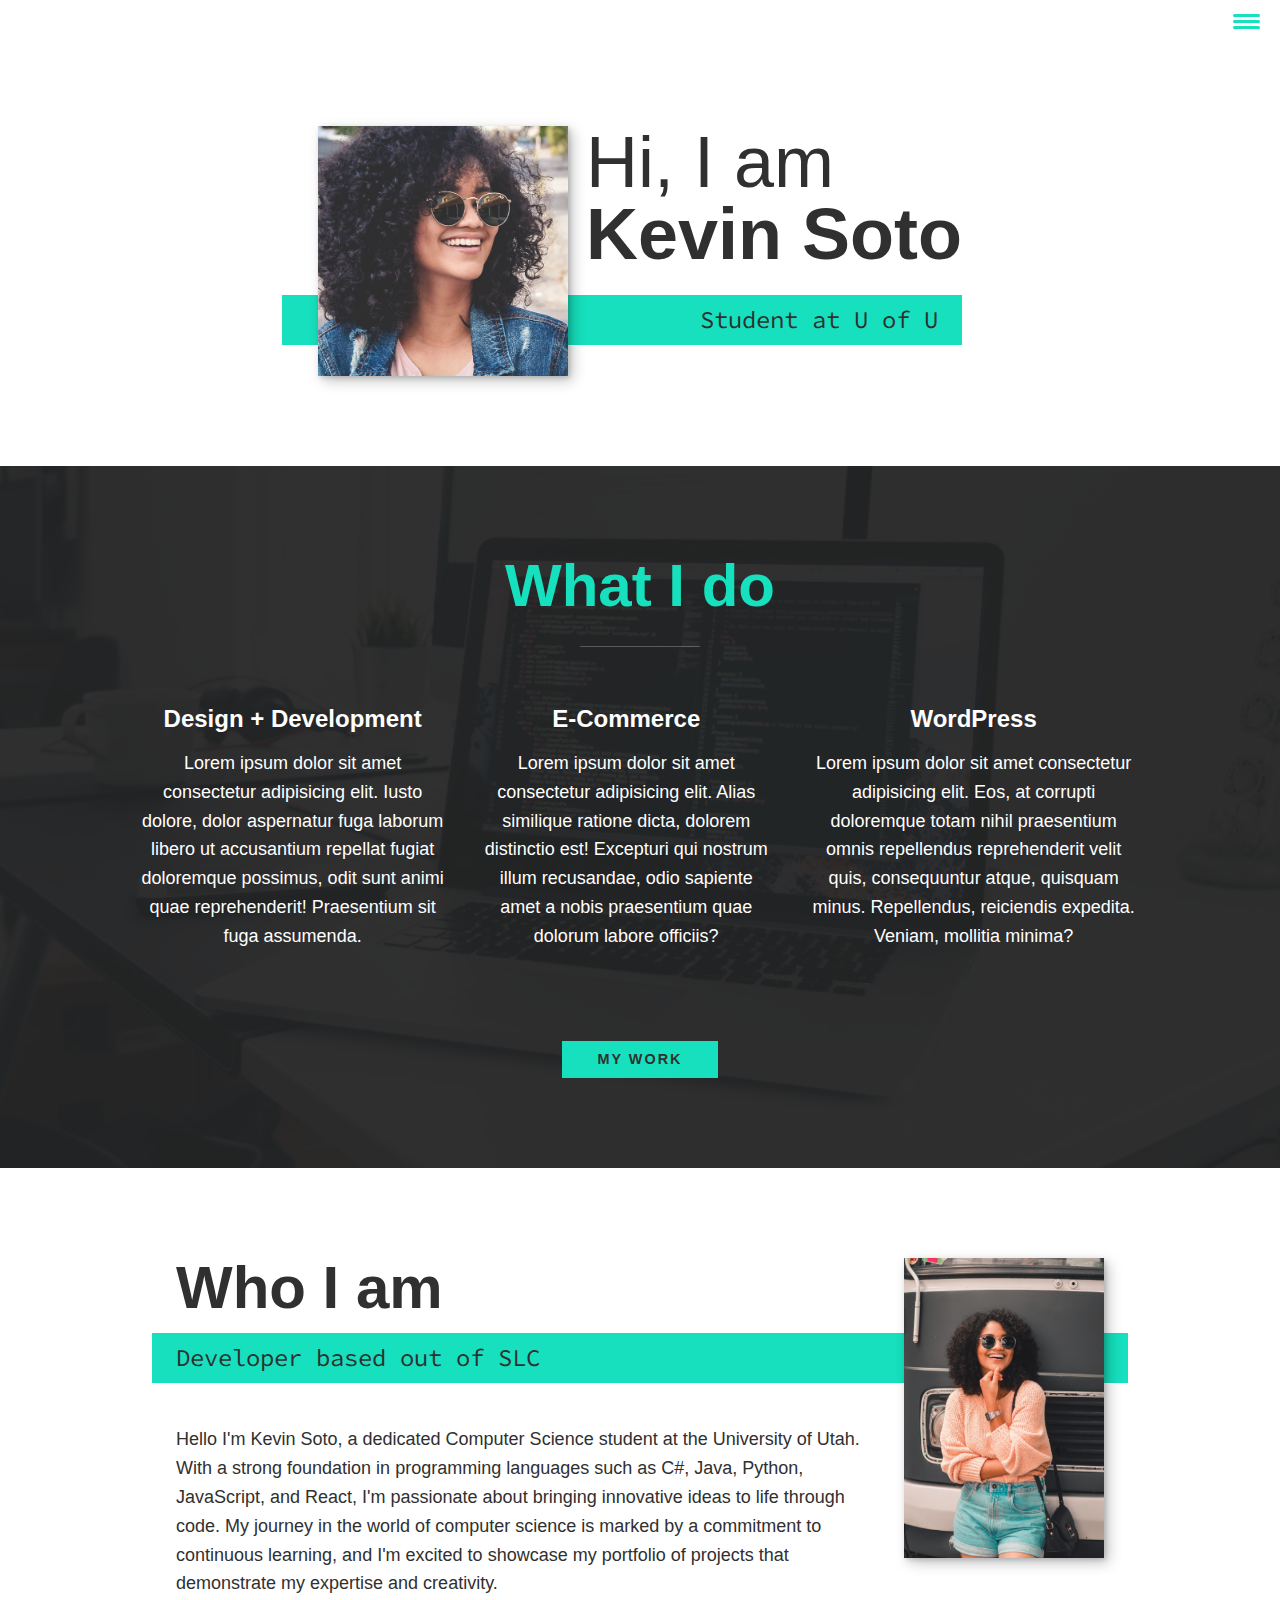
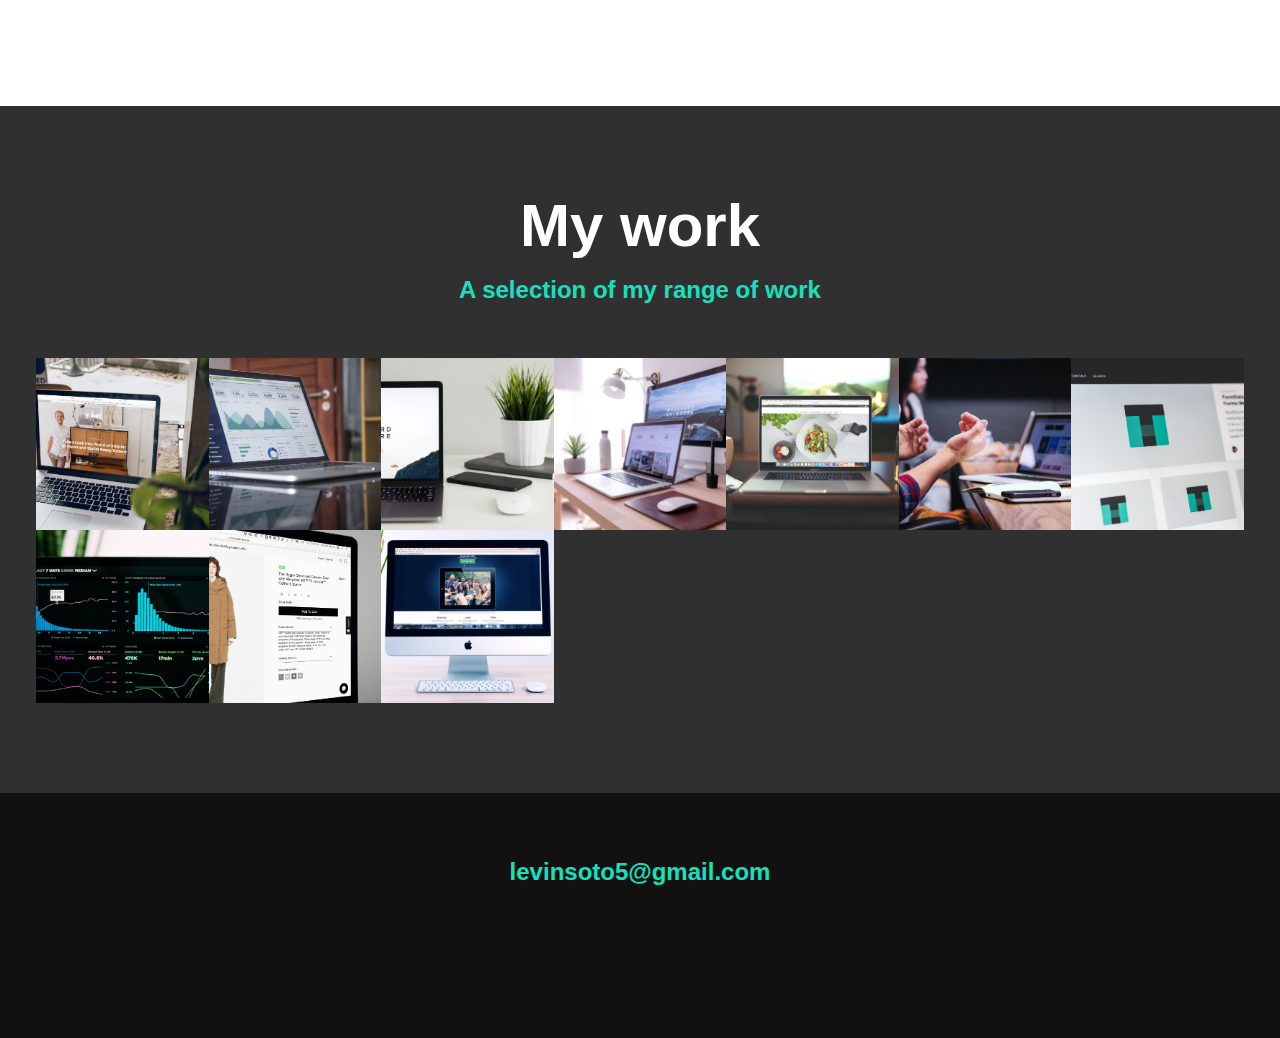
==== index.html @ e32a97c7 "Added page for AnimalCrossing game, and removed unused buttons" ====
<!DOCTYPE html>
<html lang="en">
    <head>
        <meta charset="UTF-8">
        <meta name="viewport" content="width=device-width, initial-scale=1.0">
        <title>Kevin Soto Portfolio Website</title>
        <link rel="stylesheet" 
        href="https://cdnjs.cloudflare.com/ajax/libs/normalize/7.0.0/normalize.min.css">
        <link rel="stylesheet" 
        href="https://cdnjs.cloudflare.com/ajax/libs/font-awesome/5.11.2/css/all.css"
        integrity="sha256-46qynGAkLSFpVbEBog43gvNhfrOj+BmwXdxFgVK/Kvc=" crossorigin="anonymous" />  
        <script src="https://kit.fontawesome.com/8601889cee.js" crossorigin="anonymous"></script>

        <!-- Update these with my own fonts -->
        <link href="https://fonts.googleapis.com/css?family=Source+Code+Pro:400,900|Source+Sans
        +Pro:300,900&display=swap" rel="stylesheet">
        

        <link rel="stylesheet" href="style.css">
        

    </head>
    <body>
        <header>
            <div class="logo">
                <img src="" alt="">
            </div>
            <button class="nav-toggle" aria-label="toggle navigation">
                <span class="hamburger"></span>
            </button>
            <nav class="nav">
                <ul class="nav__list">
                    <li class="nav__item"><a href="#home" class="nav__link">Home</a></li>
                    <li class="nav__item"><a href="#services" class="nav__link">My Services</a></li>
                    <li class="nav__item"><a href="#about" class="nav__link">About Me</a></li>
                    <li class="nav__item"><a href="#work" class="nav__link">My Work</a></li>
                </ul>
            </nav>
        </header>

        <!-- Introduction -->
        <section class="intro" id="home">
            <h1 class="section__title section__title--intro">
                Hi, I am <strong>Kevin Soto</strong> 
            </h1>
            <p class="section__subtitle section__subtitle--intro">Student at U of U</p>
            <img src="websitePhotos/devjane.png" alt="a picture of Kevin Soto smiling" class="intro__img">
        </section>

        <!-- My Services -->
        <section class="my-services" id="services">
            <h2 class="section__title section__title--services">What I do</h2>
            <div class="services">
                <div class="service">
                    <h3>Design + Development</h3>
                    <p>Lorem ipsum dolor sit amet consectetur adipisicing elit. Iusto dolore, dolor aspernatur 
                        fuga laborum libero ut accusantium repellat fugiat doloremque possimus, odit
                         sunt animi quae reprehenderit! Praesentium sit fuga assumenda.</p>
                </div> <!-- / service -->


                <div class="service">
                    <h3>E-Commerce</h3>
                    <p>Lorem ipsum dolor sit amet consectetur adipisicing elit. 
                        Alias similique ratione dicta, dolorem distinctio est! Excepturi qui nostrum
                        illum recusandae, odio sapiente amet a nobis praesentium quae dolorum labore officiis?</p>
                </div> <!-- / service -->


                <div class="service">
                    <h3>WordPress</h3>
                    <p>Lorem ipsum dolor sit amet consectetur adipisicing elit.
                        Eos, at corrupti doloremque totam nihil praesentium omnis repellendus reprehenderit velit quis, 
                        consequuntur atque, quisquam minus. Repellendus, reiciendis expedita. Veniam, mollitia minima?</p>
                </div> <!-- / service -->
            </div> <!-- / services -->

            <a href="#work" class="btn">My Work</a>
        </section>


        <!-- About Me -->
        <section class="about-me" id="about">
            <h2 class="section__title section__title--about">Who I am</h2>
            <p class="section__subtitle section__subtitle--about">Developer based out of SLC</p>
            <div class="about-me__body">
                <p>Hello I'm Kevin Soto, a dedicated Computer Science student at the University of Utah.
                With a strong foundation in programming languages such as C#, Java, Python, JavaScript, 
                and React, I'm passionate about bringing innovative ideas to life through code. 
                My journey in the world of computer science is marked by a commitment to continuous 
                learning, and I'm excited to showcase my portfolio of projects that demonstrate
                my expertise and creativity.</p>
            </div>
            <img src="websitePhotos/devjane02.png" alt="Kevin leaning against the wall" class="about-me__img">
        </section>

        <!-- My Work -->
        <section class ="my-work" id="work">
            <h2 class="section__title section__title--work">My work</h2>
            <p class="section__subtitle section__subtitle--work">A selection of my range of work</p>

            <div class="portfolio">
                <!-- Porfolio Item 01 -->
                <a href="portfolio-item.html" class="portfolio__item">
                    <img src="websitePhotos/portfolio01.png" alt="" class="portfolio__img">
                </a>


                 <!-- Porfolio Item 02 -->
                 <a href="AnimalCrossing.html" class="portfolio__item">
                    <img src="websitePhotos/portfolio02.png" alt="" class="portfolio__img">
                </a>



                 <!-- Porfolio Item 03 -->
                 <a href="#" class="portfolio__item">
                    <img src="websitePhotos/portfolio03.png" alt="" class="portfolio__img">
                </a>



                 <!-- Porfolio Item 04 -->
                 <a href="#" class="portfolio__item">
                    <img src="websitePhotos/portfolio04.png" alt="" class="portfolio__img">
                </a>



                 <!-- Porfolio Item 05 -->
                 <a href="#" class="portfolio__item">
                    <img src="websitePhotos/portfolio05.png" alt="" class="portfolio__img">
                </a>


                 <!-- Porfolio Item 06 -->
                 <a href="#" class="portfolio__item">
                    <img src="websitePhotos/portfolio06.png" alt="" class="portfolio__img">
                </a>


                 <!-- Porfolio Item 07 -->
                 <a href="#" class="portfolio__item">
                    <img src="websitePhotos/portfolio07.png" alt="" class="portfolio__img">
                </a>


                 <!-- Porfolio Item 08 -->
                 <a href="#" class="portfolio__item">
                    <img src="websitePhotos/portfolio08.png" alt="" class="portfolio__img">
                </a>


                 <!-- Porfolio Item 09 -->
                 <a href="#" class="portfolio__item">
                    <img src="websitePhotos/portfolio09.png" alt="" class="portfolio__img">
                </a>


                 <!-- Porfolio Item 0 0 -->
                 <a href="#" class="portfolio__item">
                    <img src="websitePhotos/portfolio10.png" alt="" class="portfolio__img">
                </a> 
            </div>
        </section>



        <!-- Footer -->
        <footer class="footer">
            <!-- Replace with my email address -->
            <a href="mailto:levinsoto5@gmail.com" class="footer__link">levinsoto5@gmail.com</a>
            <ul class="social-list">

                <li class="social-list__item">
                    <a class="social-list__link" href="https://www.linkedin.com/in/kevin-soto-miranda-939a9024b">
                        <i class="fa-brands fa-linkedin"></i>
                    </a>
                </li>

                <li class="social-list__item">
                    <a class="social-list__link" href="https://github.com/KevinSotoMiranda">
                        <i class="fa-brands fa-github"></i>
                    </a>
                </li>
            </ul>
        </footer>



        <script src="index.js"></script>







    </body>
</html>
---- style.css ----
*,
*::before,
*::after {
    box-sizing: border-box;
}

/* Custom properties, update these for my own design */

:root {
    --ff-primary: 'Source Sans Pro', sans-serif;
    --ff-secondary: 'Source Code Pro', monospace;

    --fw-reg: 300;
    --fw-bold: 900;

    --clr-light: #fff;
    --clr-dark: #303030;
    --clr-accent: #16e0bd;

    --fs-h1: 3rem;
    --fs-h2: 2.25rem;
    --fs-h3: 1.25rem;
    --fs-body: 1rem;

    --bs: 0.25em 0.25em 0.75em rgba(0,0,0, 0.25),
            0.125em 0.125em 0.25em rgba(0,0,0, 0.15);
}

@media (min-width: 800px) {
    :root {
        --fs-h1: 4.5rem;
        --fs-h2: 3.75rem;
        --fs-h3: 1.5rem;
        --fs-body: 1.125rem;
    }
}

/* General styles */


html {
    scroll-behavior: smooth;
}



body {
    background: var(--clr-light);
    color: var(--clr-dark);
    margin: 0;
    font-family: var(--ff-primary);
    font-size: var(--fs-body);
    line-height: 1.6;
}


section { 
    padding: 5em 2em;
}

img {
    display: block;
    max-width: 100%;
}

strong { font-weight: var(--fw-bold) }

:focus {
    outline: 3px solid var(--clr-accent);
    outline-offset: 3px;

}

/* Buttons */

.btn {
    display: inline-block;
    padding: .5em 2.5em;
    background: var(--clr-accent);
    color: var(--clr-dark);
    text-decoration: none;
    cursor: pointer;
    font-size: .8em;
    text-transform: uppercase;
    letter-spacing: 2px;
    font-weight: var(--fw-bold);
    transition: transform 200ms ease-in-out;
}

.btn:hover {
    transform: scale(1.1);
}

/* Typography */

h1,
h2,
h3 {
    line-height: 1;
    margin: 0;
}


h1 { font-size: var(--fs-h1)}
h2 { font-size: var(--fs-h2)}
h3 { font-size: var(--fs-h3)}


.section__title {
    margin-bottom: 0.25em;
    /* change this depending on photos
    margin: -.25em;
    margin: .25em; */
    
}

.section__title--intro {
    font-weight: var(--fw-reg);
}

.section__title--intro strong { 
    display: block;
}


.section__subtitle {
    margin: 0;
    font-size: var(--fs-h3);
}



.section__subtitle--intro, 
.section__subtitle--about {
    background: var(--clr-accent);
    padding: .25em 1em;
    font-family: var(--ff-secondary);
    margin-bottom: 1em;

}


.section__subtitle--work {
    color: var(--clr-accent);
    font-weight: var(--fw-bold);
    margin-bottom: 2em;
    
}


/* Header */

header {
    display: flex;
    justify-content: space-between;
    padding: 1em;
}

.logo {
    max-width: 100px;
}

.nav {
    position: fixed;
    background: var(--clr-dark);
    color: var(--clr-light);
    top: 0;
    bottom: 0;
    left: 0;
    right: 0;
    z-index: 100;

    transform: translateX(100%);
    transition: transform 250ms cubic-bezier(.5, 0, .5, 1);
}

.nav__list {
    list-style: none;
    display: flex;
    height: 100%;
    flex-direction: column;
    justify-content: space-evenly;
    align-items: center;
    margin: 0;
    padding: 0;

}

.nav__link {
    color: inherit;
    font-weight: var(--fw-bold);
    font-size: var(--fs-h2);
    text-decoration: none;
}

.nav__link:hover {
    color: var(--clr-accent);
}


.nav-toggle {
    padding: .5em;
    background: transparent;
    border: 0;
    cursor: pointer;
    position: absolute;
    right: 1em;
    top: 1em;
    z-index: 1000;
}


.nav-open .nav{
    transform: translateX(0);
}


.nav-open .nav-toggle {
    position: fixed;
}


.nav-open .hamburger {
    transform: rotate(.625turn);
}


.nav-open .hamburger::before {
    transform: rotate(90deg) translateX(-6px);
}

.nav-open .hamburger::after {
    opacity: 0;
}



.hamburger {
    display: block;
    position: relative;
}

.hamburger,
.hamburger::before,
.hamburger::after {
    background: var(--clr-accent);
    width: 2em;
    height: 3px;
    border-radius: 1em;
    transition: transform 250ms ease-in-out;
}


.hamburger::before,
.hamburger::after {
    content:'';
    position: absolute;
    left: 0;
    right: 0;
}

.hamburger::before { top: 6px; }
.hamburger::after { bottom: 6px; }



/* Intro section */

.intro {
    position: relative;

}

.intro__img {
    box-shadow: var(--bs);
}


.section__subtitle--intro {
    display: inline-block;
}

@media (min-width: 600px) {
    .intro {
        display: grid;
        width: min-content;
        margin: 0 auto;
        column-gap: 1em;
        grid-template-areas: 
            "img title"
            "img subtitle";
        grid-template-columns: min-content max-content; 
    }

    .intro__img {
        grid-area: img;
        min-width: 250px;
        position: relative;
        z-index: 2;
    }

    .section__subtitle--intro {
        align-self: start;
        grid-column: -1 / 1;
        grid-row: 2;
        text-align: right;
        position: relative;
        left: -1.5em;
        width: calc(100% + 1.5em);
    } 
}


/* My service section*/

.my-services {
    background-color: var(--clr-dark);
    background-image: url(websitePhotos/portfolio11.png);
    background-size: cover;
    background-blend-mode: multiply;
    color: var(--clr-light);
    text-align: center;
}


.section__title--services {
    color: var(--clr-accent);
    position: relative;

}


.section__title--services::after {
    content: '';
    display: block;
    width: 2em;
    height: 1px;
    margin: 0.5em auto 1em;
    background: var(--clr-light);
    opacity: 0.25;
}


.services {
    margin-bottom: 4em;
}

.service {
    max-width: 500px;
    margin: 0 auto;

}

@media (min-width: 800px){
    .services {
        display: flex;
        max-width: 1000px;
        margin-left: auto;
        margin-right: auto;
    }
    .service + .service {
        margin-left: 2em;

    }
}


/* About me */

.about-me {
    max-width: 1000px;
    margin: 0 auto;
}


.about-me__img {
    box-shadow: var(--bs);
}

@media (min-width: 600px) {
    .about-me {
        display: grid;
        grid-template-columns: 1fr 200px;
        grid-template-areas: 
            "title img"
            "subtitle img"
            "text img";
        column-gap: 2em;
    }
    
    .section__title--about { 
        grid-area: title;
    }
    
    
    .section__subtitle--about {
        grid-column: 1 / -1;
        grid-row: 2;
        position: relative;
        left: -1em;
        width: calc(100% + 2em);
        padding-left: 1em;
        padding-right: calc(200px + 4em);
    }
    
    .about-me__img {
        grid-area: img;
        position: relative;
        z-index: 2;
    }
}


/* My work */
    
.my-work {
    background-color: var(--clr-dark);
    color: var(--clr-light);
    text-align: center;
}

.portfolio {
    display: grid;
    grid-template-columns: repeat(auto-fit, minmax(161px, 1fr));
}
 
.portfolio__item {
    background: var(--clr-accent);
    overflow: hidden;
}

.portfolio__img {
    transition:
        transform 750ms cubic-bezier(0.5, 0, .5, 1), 
        opacity 250ms linear;
}

.portfolio__item:focus {
    position: relative;
    z-index: 2;
}

.portfolio__img:hover,
.portfolio__item:focus .portfolio__img {
    transform: scale(1.2);
    opacity: 0.75;
} 
    



/* Footer */


.footer  {
    background: #111;
    color: var(--clr-accent);
    text-align: center;
    padding: 2.5em 0;
    font-size: var(--fs-h3);

}

.footer a {
    color: inherit;
    text-decoration: none;
}

.footer__link {
    font-weight: var(--fw-bold);
}

.footer__link:hover,
.social-list__link:hover {
    opacity: .7;
}


.footer__link:hover {
    text-decoration: underline;
}


.social-list {
    list-style: none;
    display: flex;
    justify-content: center;
    margin: 2em 0 0;
    padding: 0;
}

.social-list__item {
    margin: 0 .5em;
}

.social-list__link {
    padding: .5em;
}


/* Individual portfolio item styles */
.portfolio-item-individual {
    padding: 0 2em 2em;
    max-width: 1000px;
    margin: 0 auto;
}


.portfolio-item-individual p {
    max-width: 600px;
    margin-left: auto;
    margin-right: auto;
}
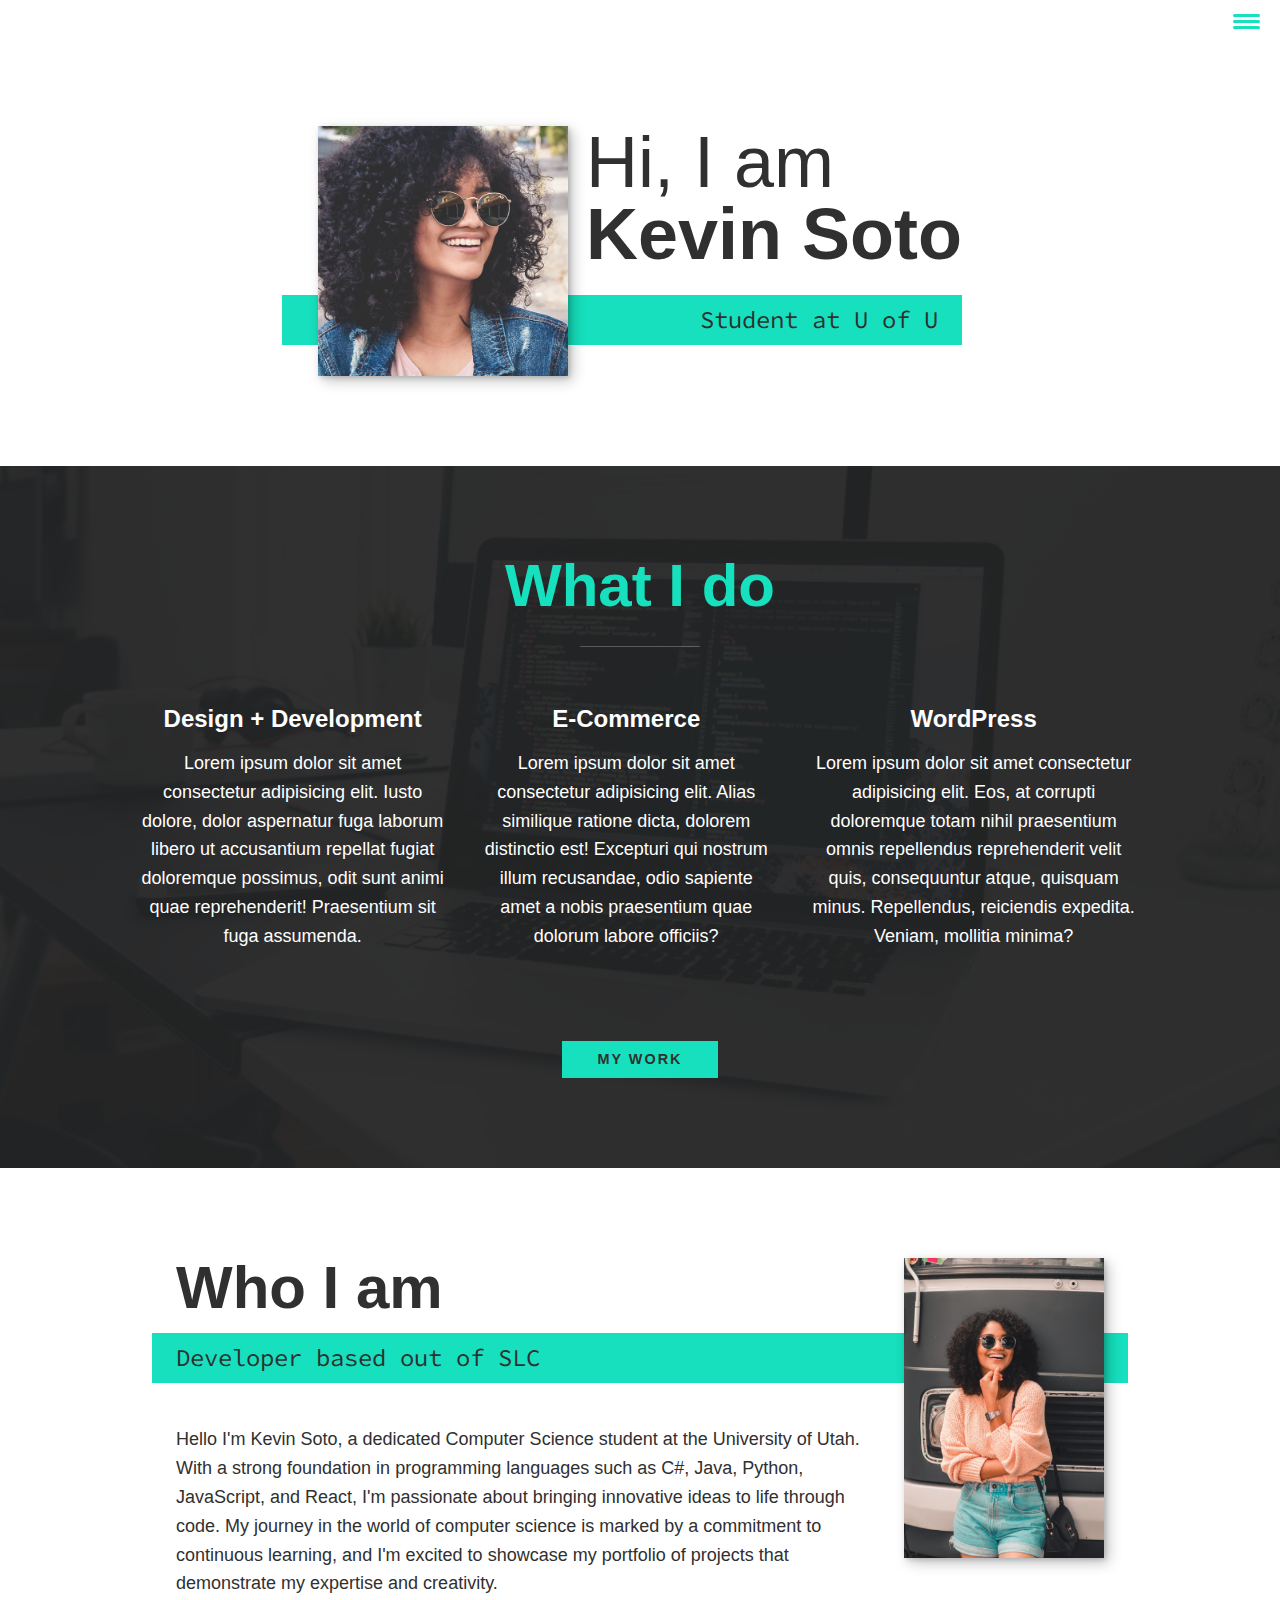
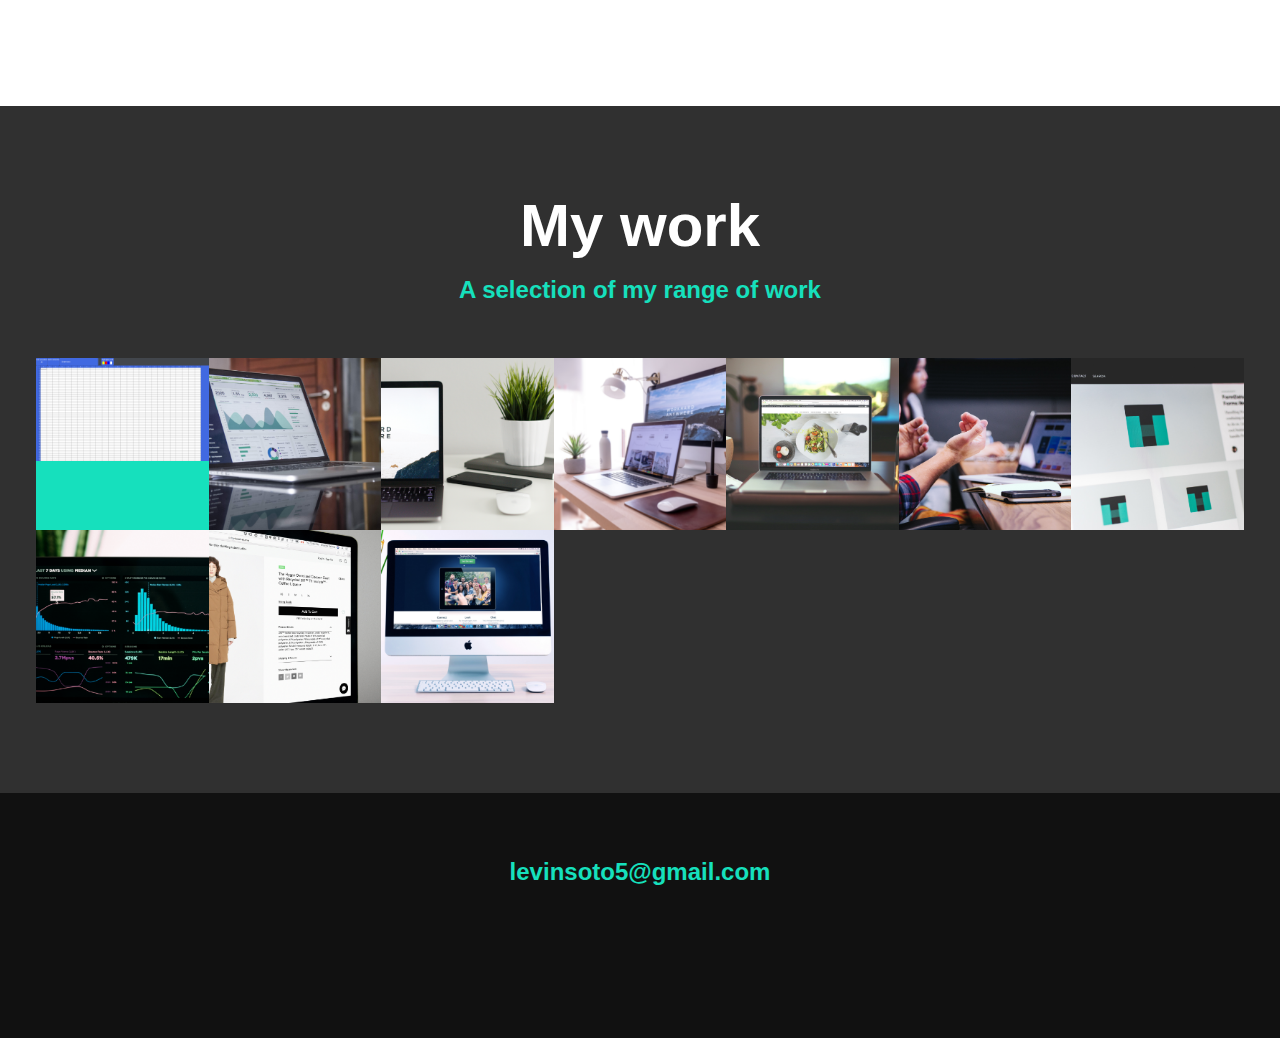
==== commit aeb2b1b7: "Added image to the Spreadsheet section" ====
--- a/index.html
+++ b/index.html
@@ -101,8 +101,8 @@
 
             <div class="portfolio">
                 <!-- Porfolio Item 01 -->
-                <a href="portfolio-item.html" class="portfolio__item">
-                    <img src="websitePhotos/portfolio01.png" alt="" class="portfolio__img">
+                <a href="Spreadsheet.html" class="portfolio__item">
+                    <img src="websitePhotos/spreadsheetGUI.png" alt="" class="portfolio__img">
                 </a>
 
 
@@ -114,7 +114,7 @@
 
 
                  <!-- Porfolio Item 03 -->
-                 <a href="#" class="portfolio__item">
+                 <a href="ImageProcessor.html" class="portfolio__item">
                     <img src="websitePhotos/portfolio03.png" alt="" class="portfolio__img">
                 </a>
 
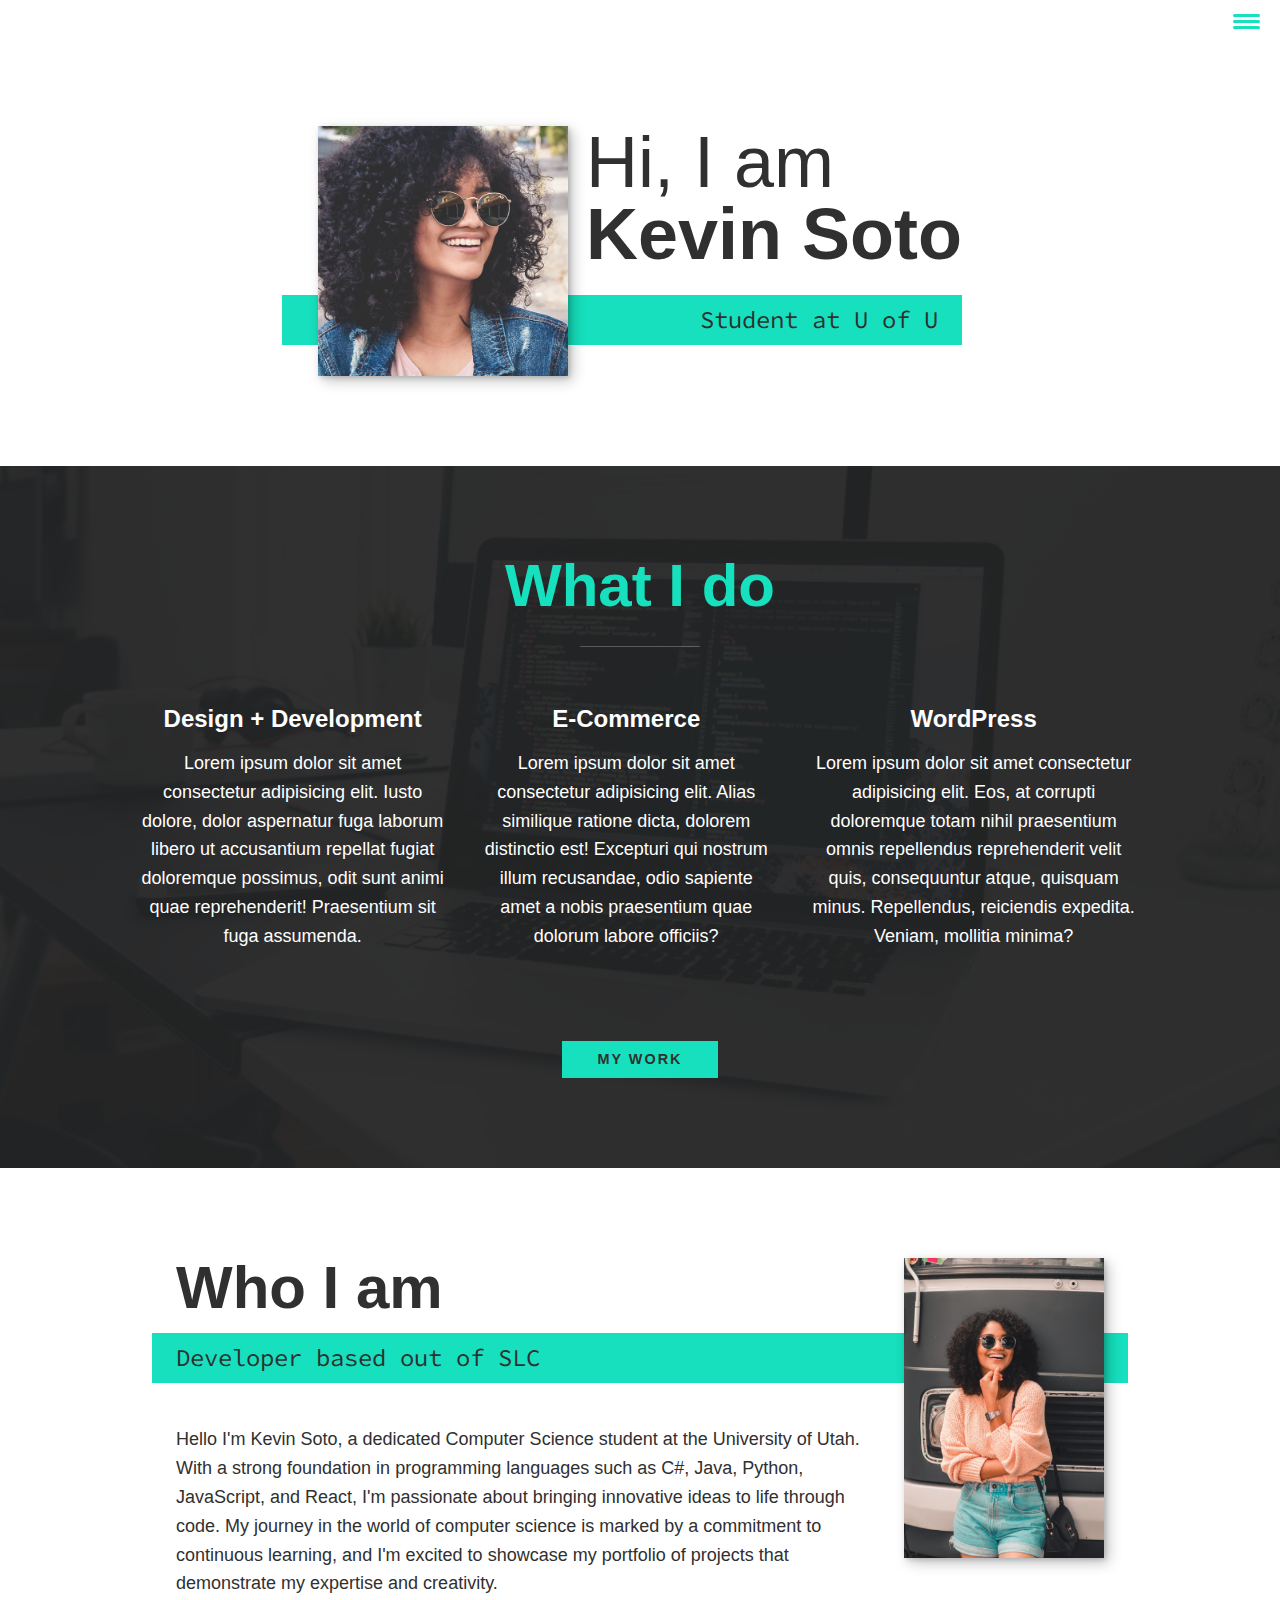
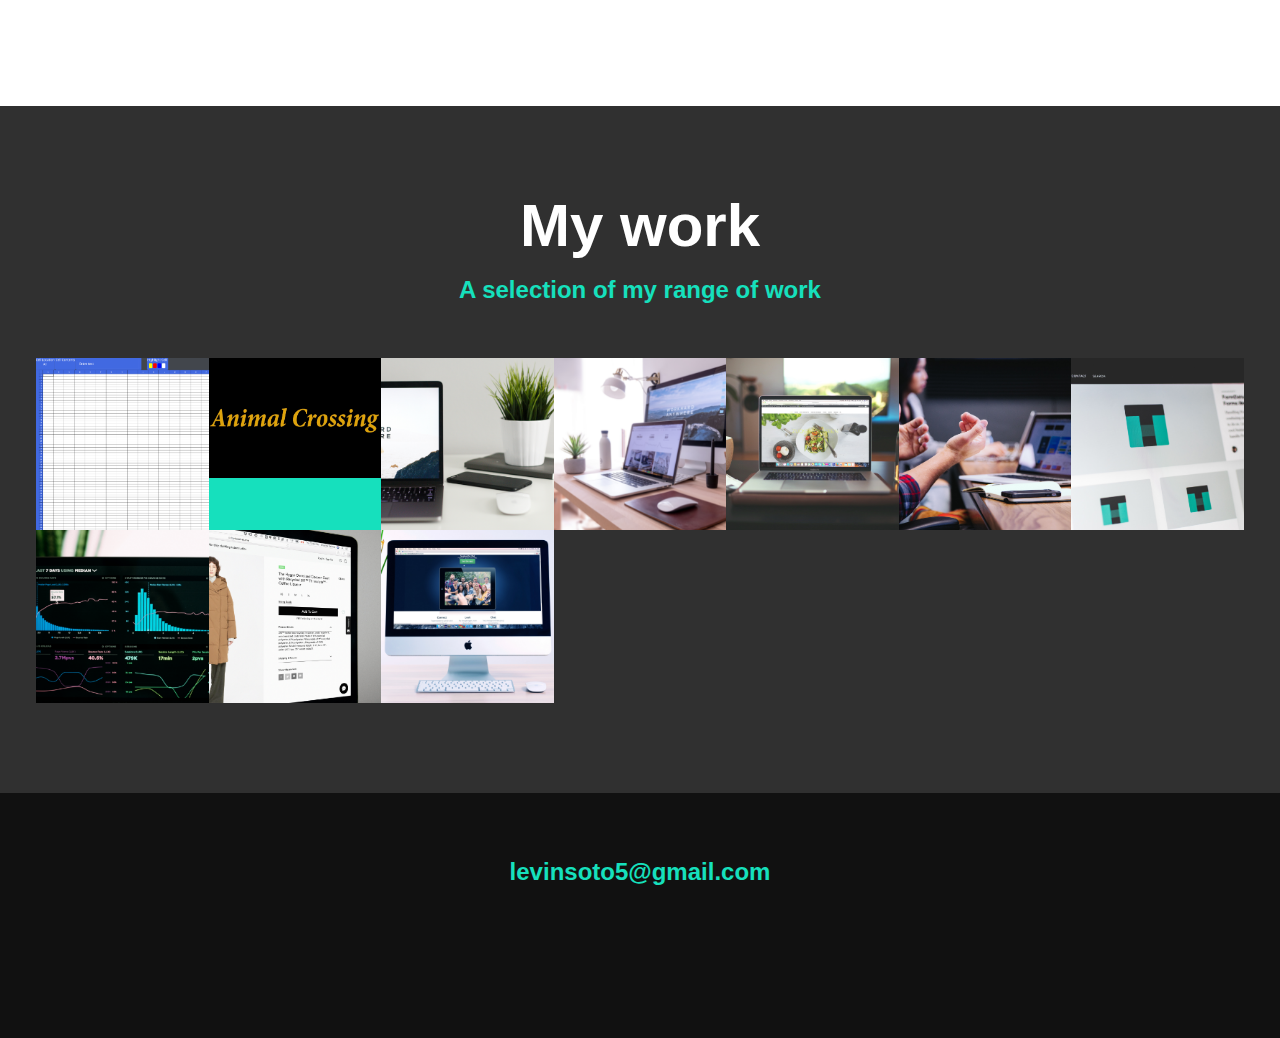
==== commit e4921bb8: "Added text to the spreadsheet section" ====
--- a/index.html
+++ b/index.html
@@ -100,20 +100,20 @@
             <p class="section__subtitle section__subtitle--work">A selection of my range of work</p>
 
             <div class="portfolio">
-                <!-- Porfolio Item 01 -->
+                <!-- Spreadsheet -->
                 <a href="Spreadsheet.html" class="portfolio__item">
                     <img src="websitePhotos/spreadsheetGUI.png" alt="" class="portfolio__img">
                 </a>
 
 
-                 <!-- Porfolio Item 02 -->
+                 <!-- Animal Crossing -->
                  <a href="AnimalCrossing.html" class="portfolio__item">
-                    <img src="websitePhotos/portfolio02.png" alt="" class="portfolio__img">
-                </a>
-
-
-
-                 <!-- Porfolio Item 03 -->
+                    <img src="websitePhotos/AnimalCrossing.png" alt="" class="portfolio__img">
+                </a>
+
+
+
+                 <!-- Image Processor -->
                  <a href="ImageProcessor.html" class="portfolio__item">
                     <img src="websitePhotos/portfolio03.png" alt="" class="portfolio__img">
                 </a>
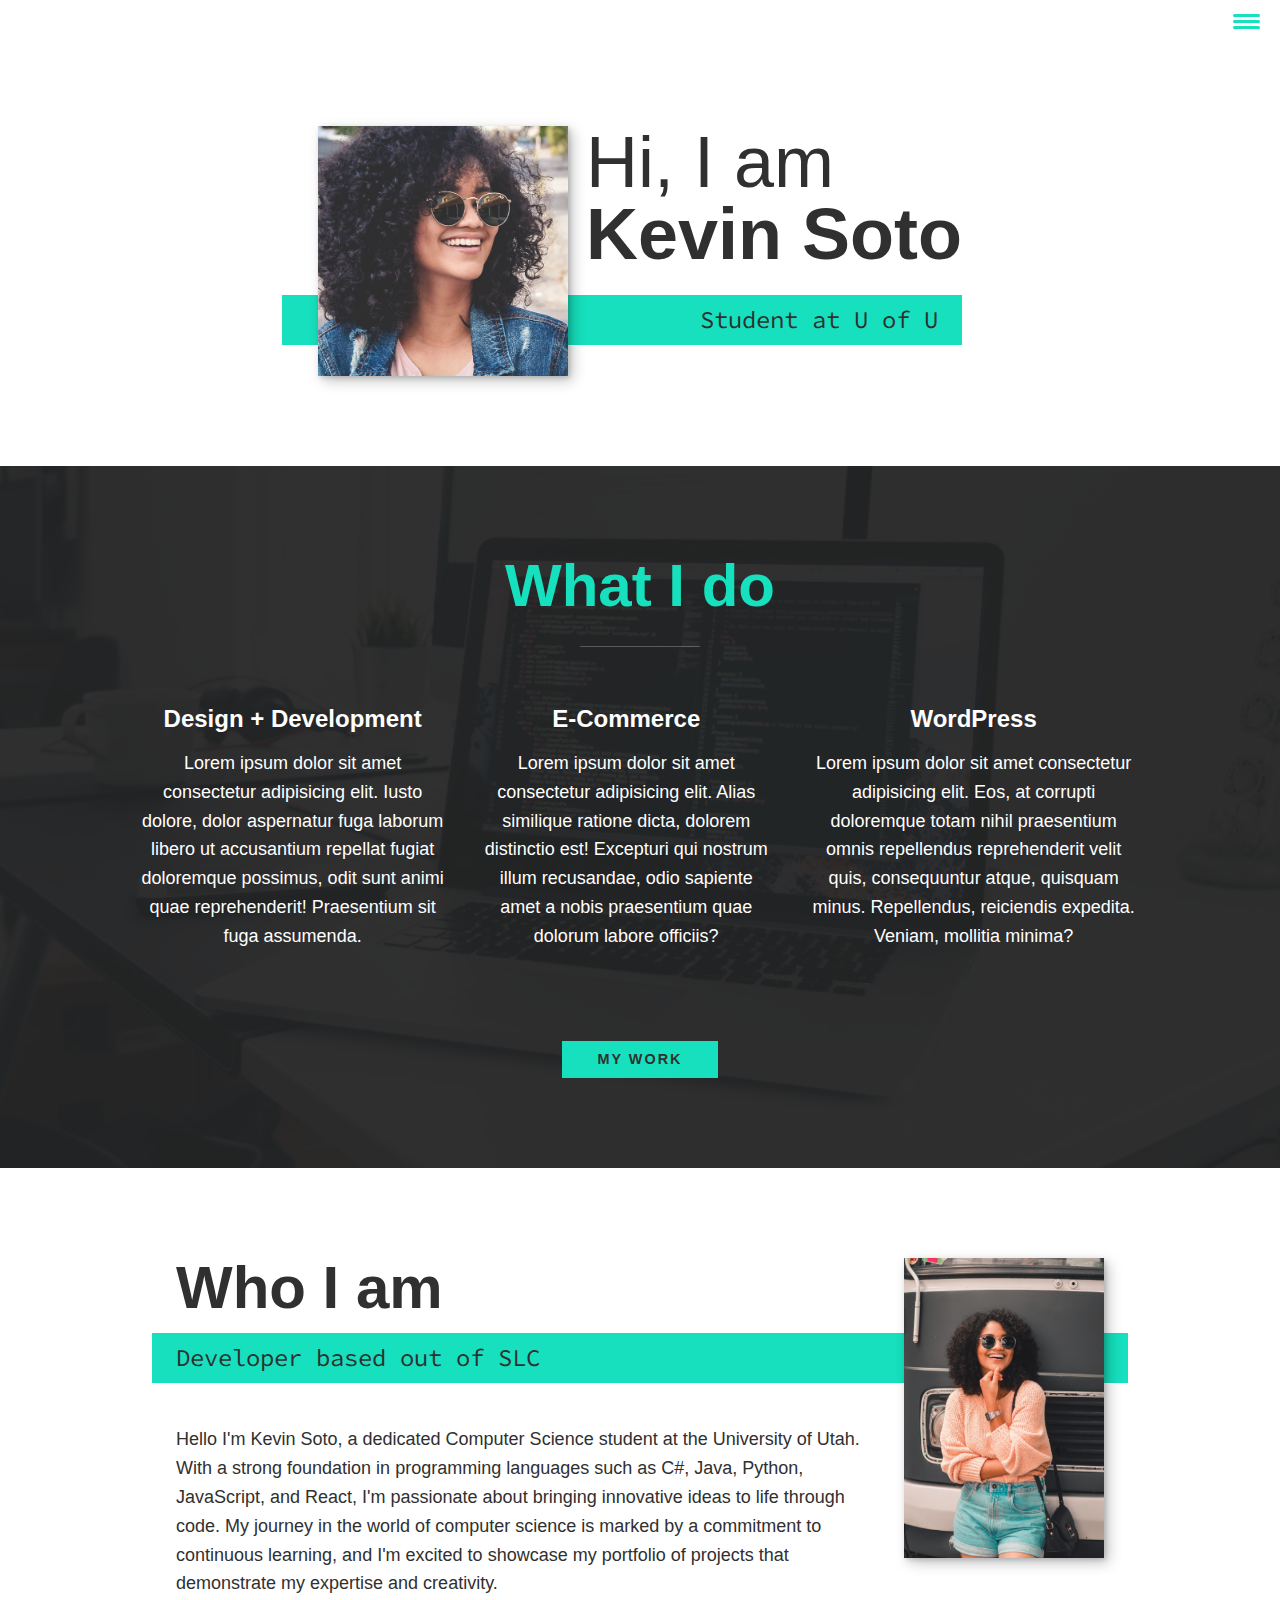
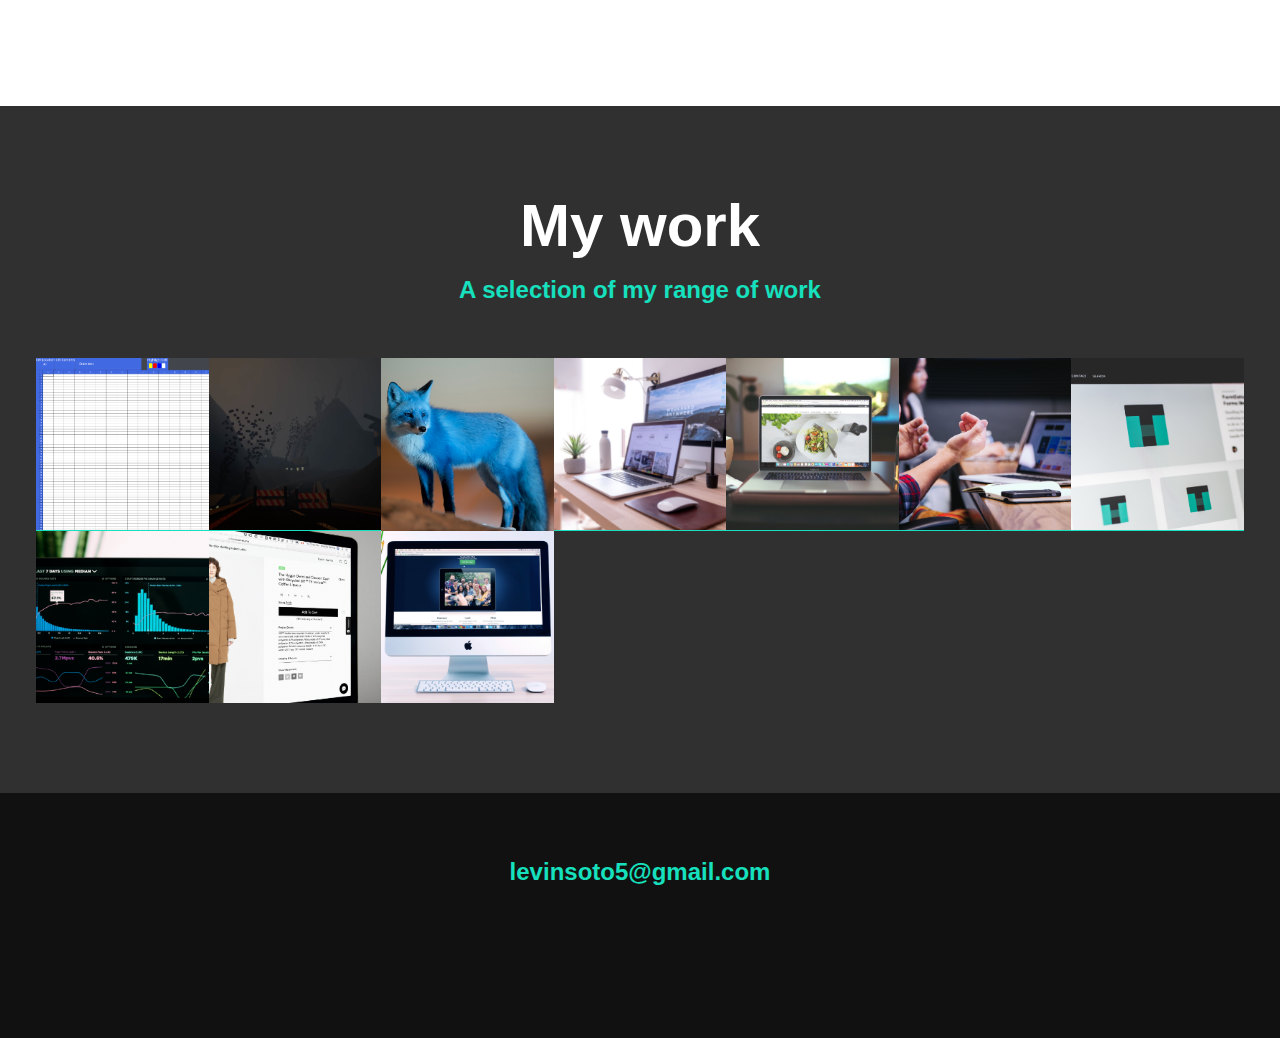
==== commit 6b70bf82: "Added images for the image processor section, and text" ====
--- a/index.html
+++ b/index.html
@@ -115,7 +115,7 @@
 
                  <!-- Image Processor -->
                  <a href="ImageProcessor.html" class="portfolio__item">
-                    <img src="websitePhotos/portfolio03.png" alt="" class="portfolio__img">
+                    <img src="websitePhotos/ImageProcessor.png" alt="" class="portfolio__img">
                 </a>
 
 
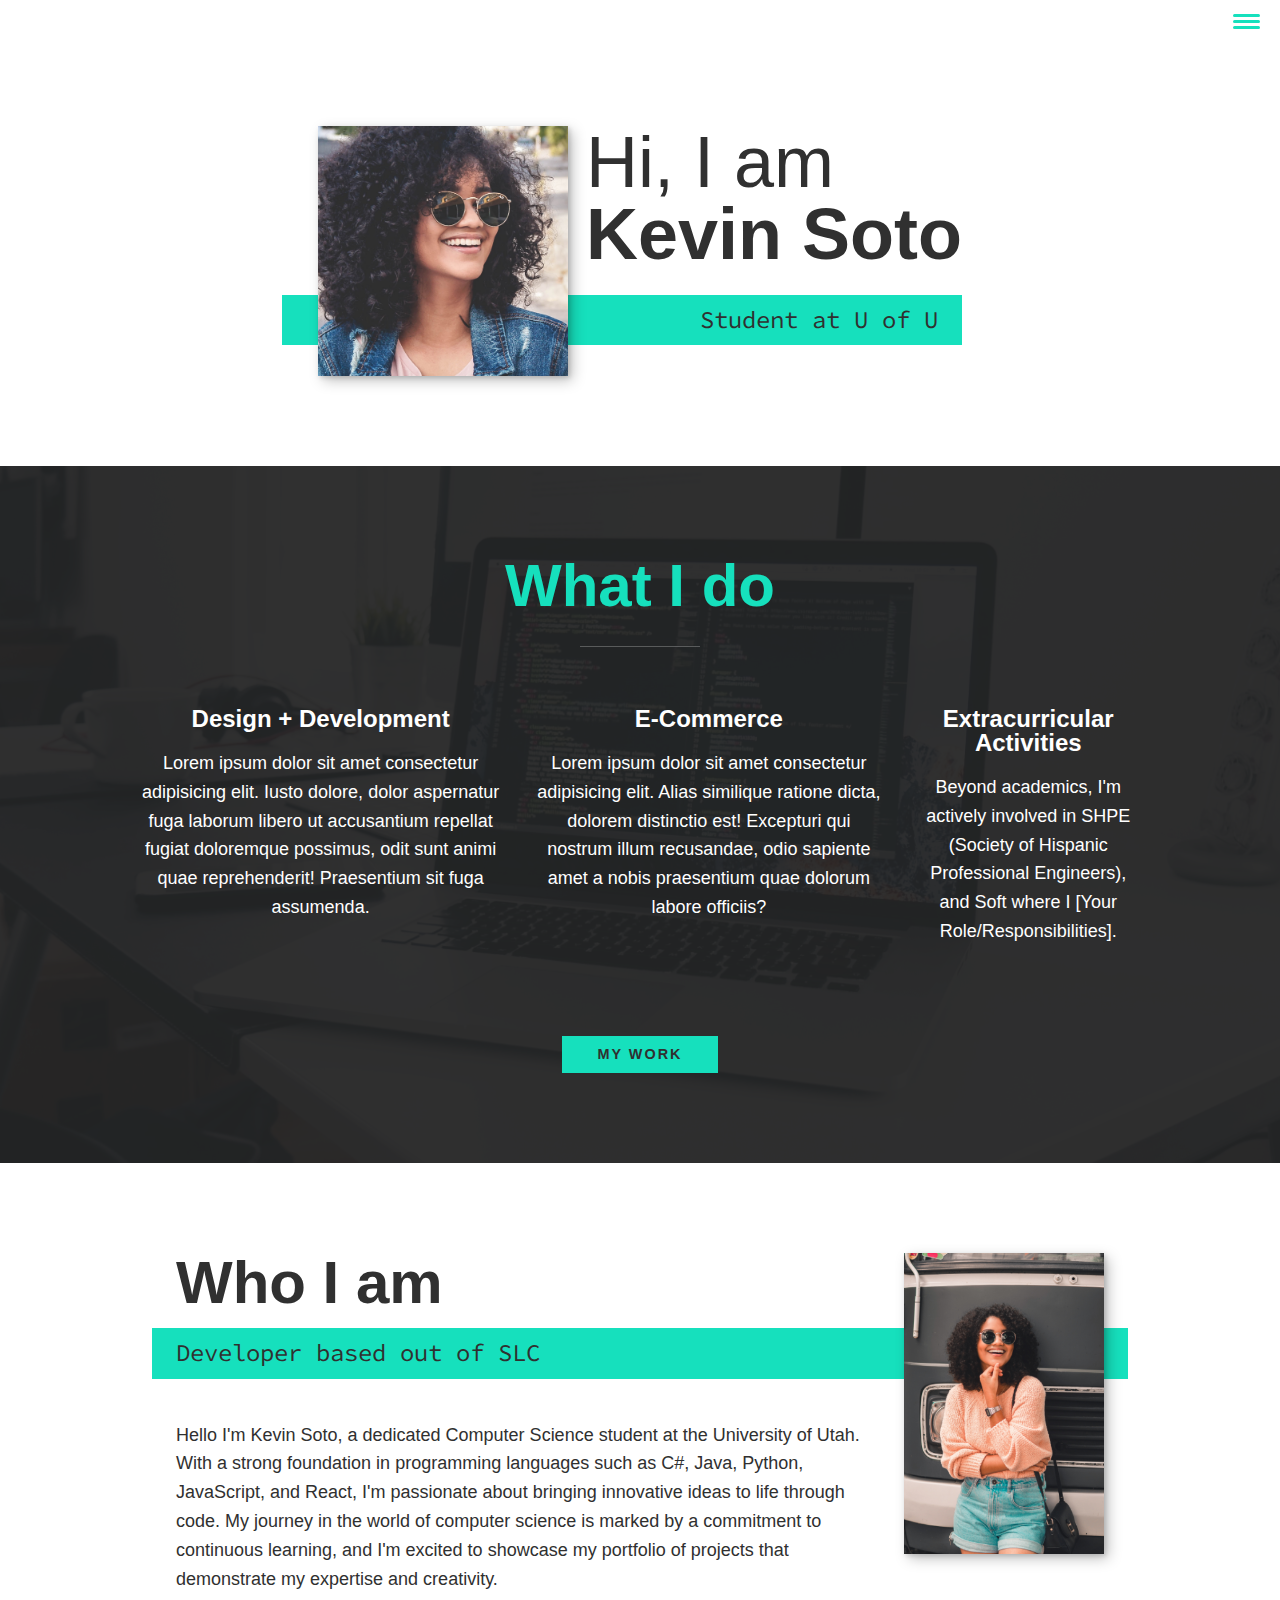
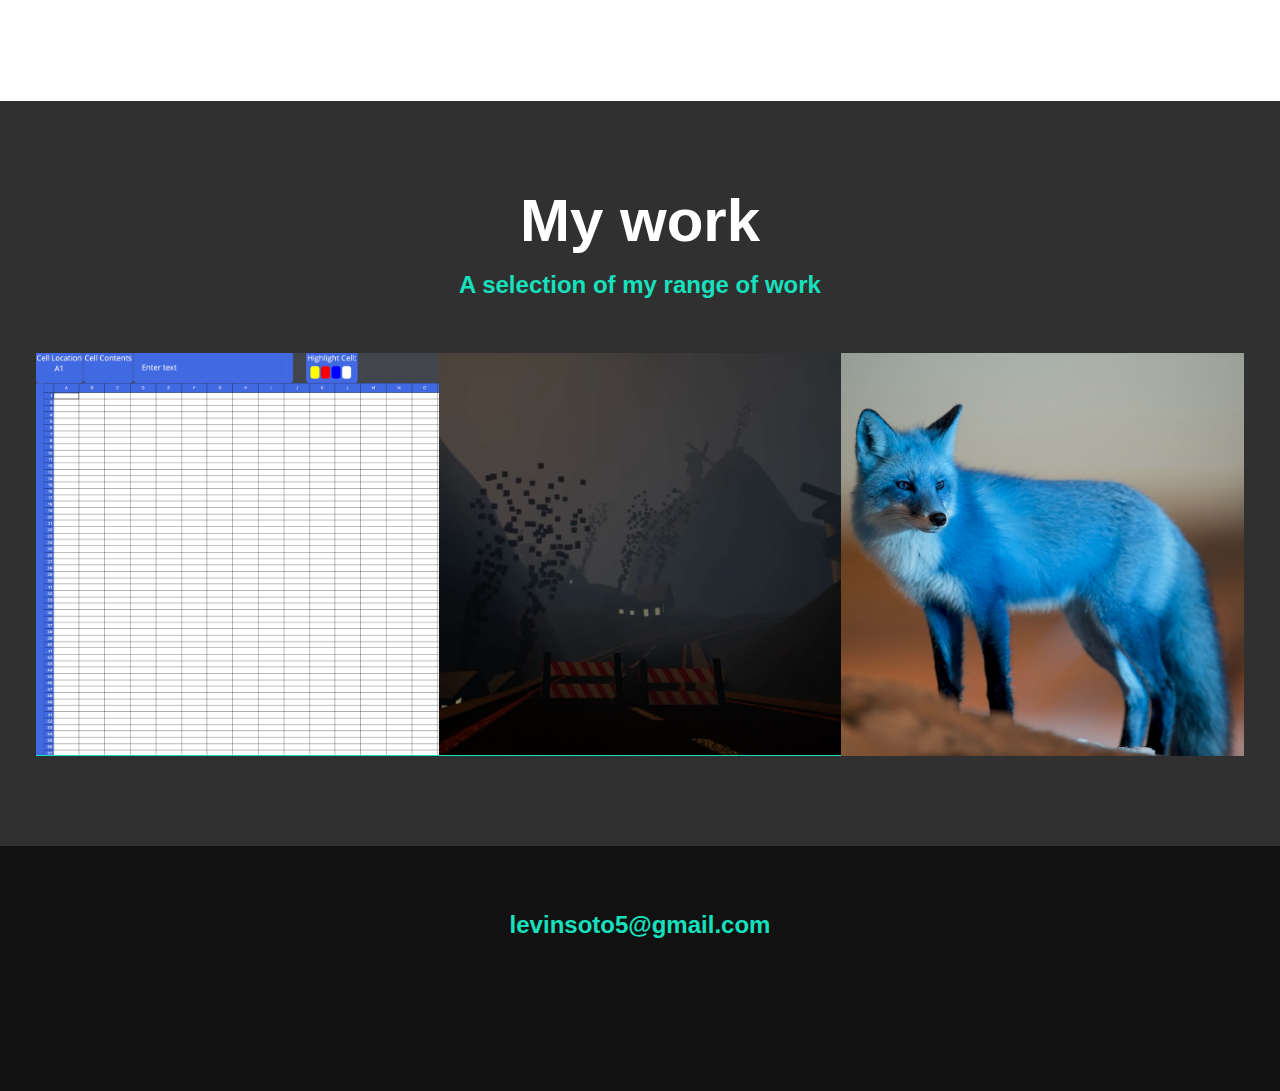
==== commit c38f6efe: "Changed text for "what i do"" ====
--- a/index.html
+++ b/index.html
@@ -68,10 +68,9 @@
 
 
                 <div class="service">
-                    <h3>WordPress</h3>
-                    <p>Lorem ipsum dolor sit amet consectetur adipisicing elit.
-                        Eos, at corrupti doloremque totam nihil praesentium omnis repellendus reprehenderit velit quis, 
-                        consequuntur atque, quisquam minus. Repellendus, reiciendis expedita. Veniam, mollitia minima?</p>
+                    <h3>Extracurricular Activities</h3>
+                    <p>Beyond academics, I'm actively involved in SHPE (Society of Hispanic Professional Engineers), and Soft
+                         where I [Your Role/Responsibilities].</p>
                 </div> <!-- / service -->
             </div> <!-- / services -->
 
@@ -105,62 +104,15 @@
                     <img src="websitePhotos/spreadsheetGUI.png" alt="" class="portfolio__img">
                 </a>
 
-
                  <!-- Animal Crossing -->
                  <a href="AnimalCrossing.html" class="portfolio__item">
                     <img src="websitePhotos/AnimalCrossing.png" alt="" class="portfolio__img">
                 </a>
 
-
-
                  <!-- Image Processor -->
                  <a href="ImageProcessor.html" class="portfolio__item">
                     <img src="websitePhotos/ImageProcessor.png" alt="" class="portfolio__img">
                 </a>
-
-
-
-                 <!-- Porfolio Item 04 -->
-                 <a href="#" class="portfolio__item">
-                    <img src="websitePhotos/portfolio04.png" alt="" class="portfolio__img">
-                </a>
-
-
-
-                 <!-- Porfolio Item 05 -->
-                 <a href="#" class="portfolio__item">
-                    <img src="websitePhotos/portfolio05.png" alt="" class="portfolio__img">
-                </a>
-
-
-                 <!-- Porfolio Item 06 -->
-                 <a href="#" class="portfolio__item">
-                    <img src="websitePhotos/portfolio06.png" alt="" class="portfolio__img">
-                </a>
-
-
-                 <!-- Porfolio Item 07 -->
-                 <a href="#" class="portfolio__item">
-                    <img src="websitePhotos/portfolio07.png" alt="" class="portfolio__img">
-                </a>
-
-
-                 <!-- Porfolio Item 08 -->
-                 <a href="#" class="portfolio__item">
-                    <img src="websitePhotos/portfolio08.png" alt="" class="portfolio__img">
-                </a>
-
-
-                 <!-- Porfolio Item 09 -->
-                 <a href="#" class="portfolio__item">
-                    <img src="websitePhotos/portfolio09.png" alt="" class="portfolio__img">
-                </a>
-
-
-                 <!-- Porfolio Item 0 0 -->
-                 <a href="#" class="portfolio__item">
-                    <img src="websitePhotos/portfolio10.png" alt="" class="portfolio__img">
-                </a> 
             </div>
         </section>
 
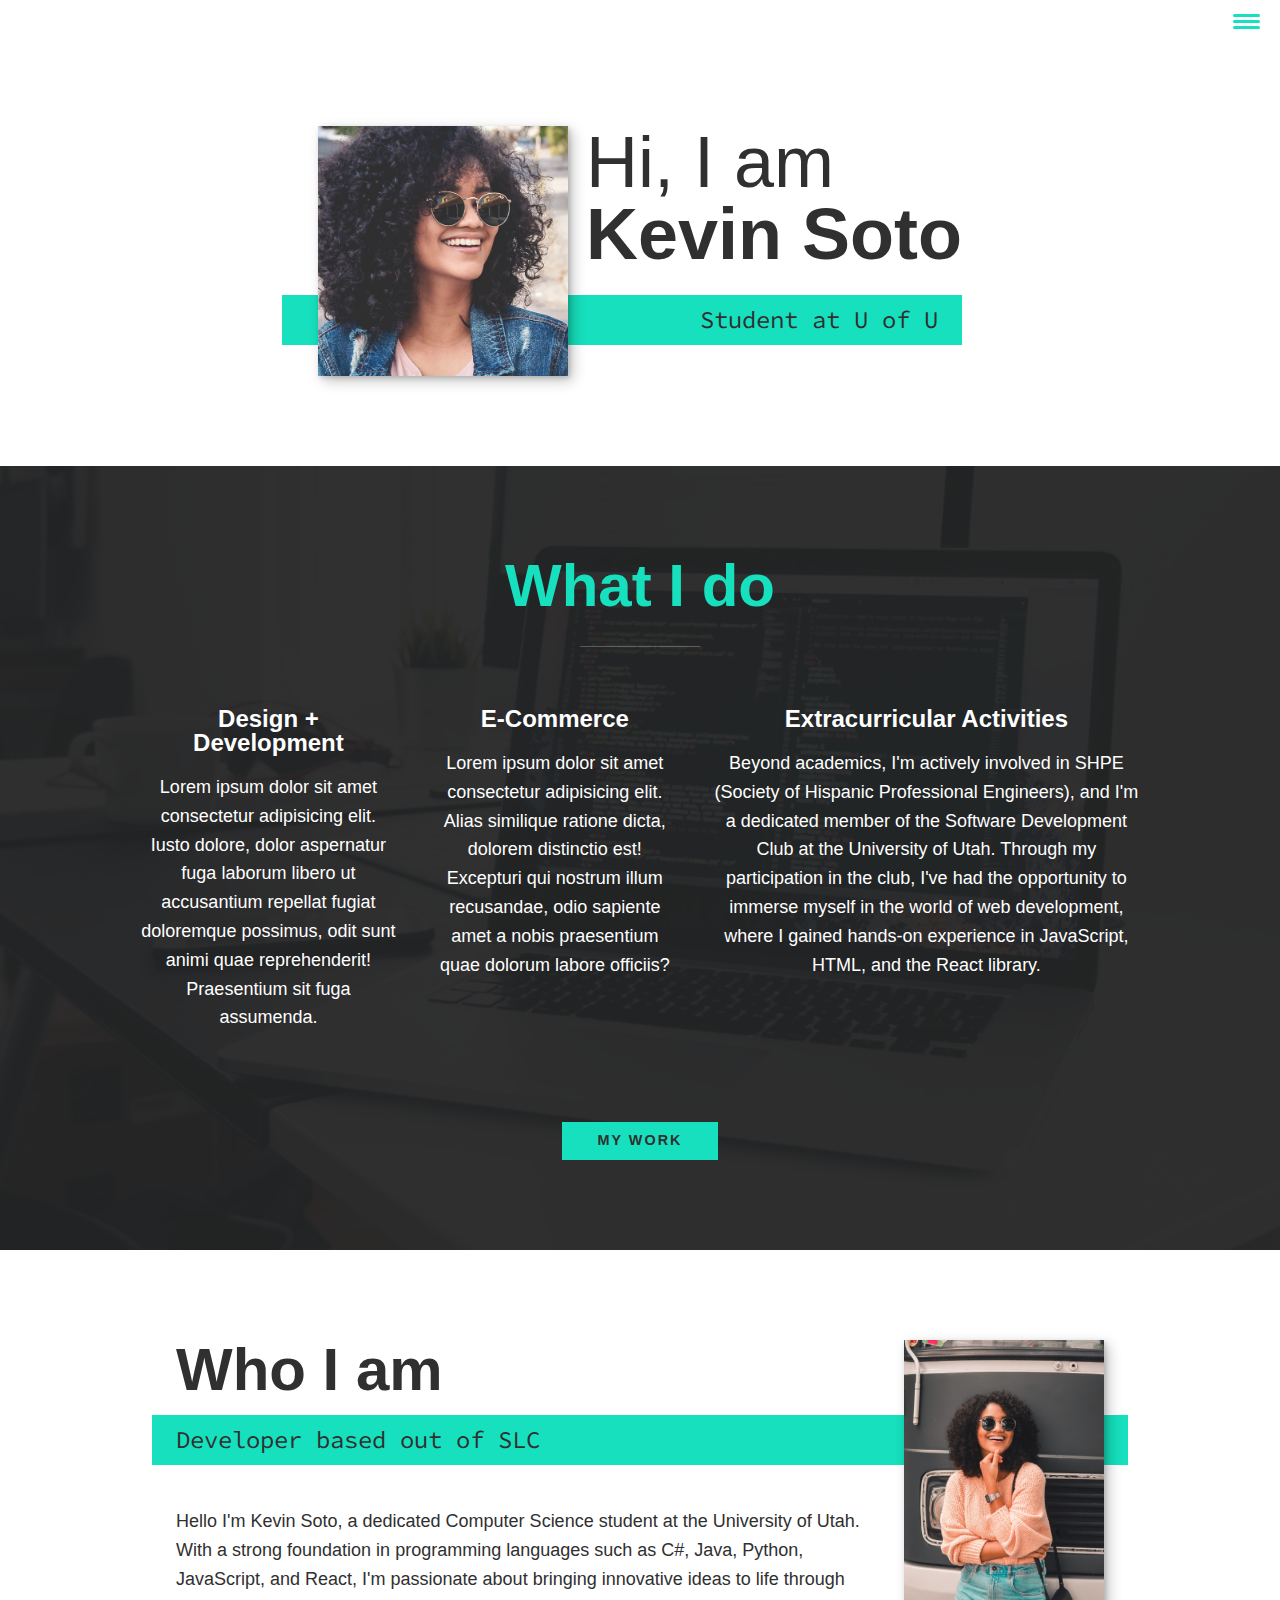
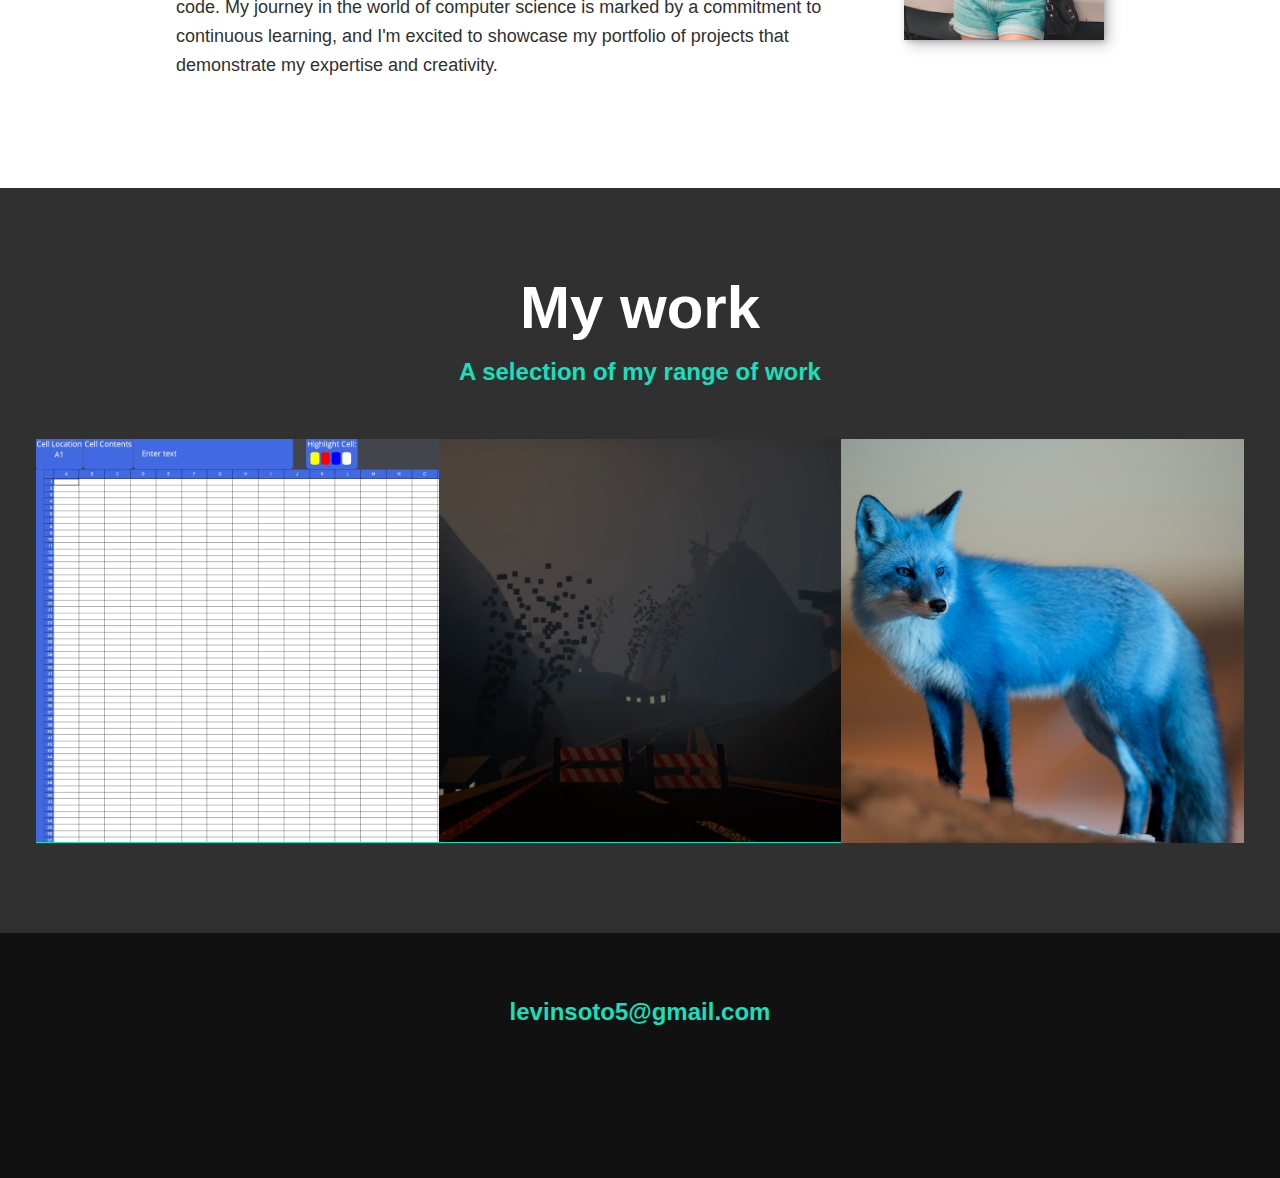
==== commit fa72808c: "Changed AnimalCrossing image" ====
--- a/index.html
+++ b/index.html
@@ -69,8 +69,10 @@
 
                 <div class="service">
                     <h3>Extracurricular Activities</h3>
-                    <p>Beyond academics, I'm actively involved in SHPE (Society of Hispanic Professional Engineers), and Soft
-                         where I [Your Role/Responsibilities].</p>
+                    <p>Beyond academics, I'm actively involved in SHPE (Society of Hispanic Professional Engineers), 
+                        and I'm a dedicated member of the Software Development Club at the University of Utah. Through
+                        my participation in the club, I've had the opportunity to immerse myself in the world of web 
+                        development, where I gained hands-on experience in JavaScript, HTML, and the React library.</p>
                 </div> <!-- / service -->
             </div> <!-- / services -->
 
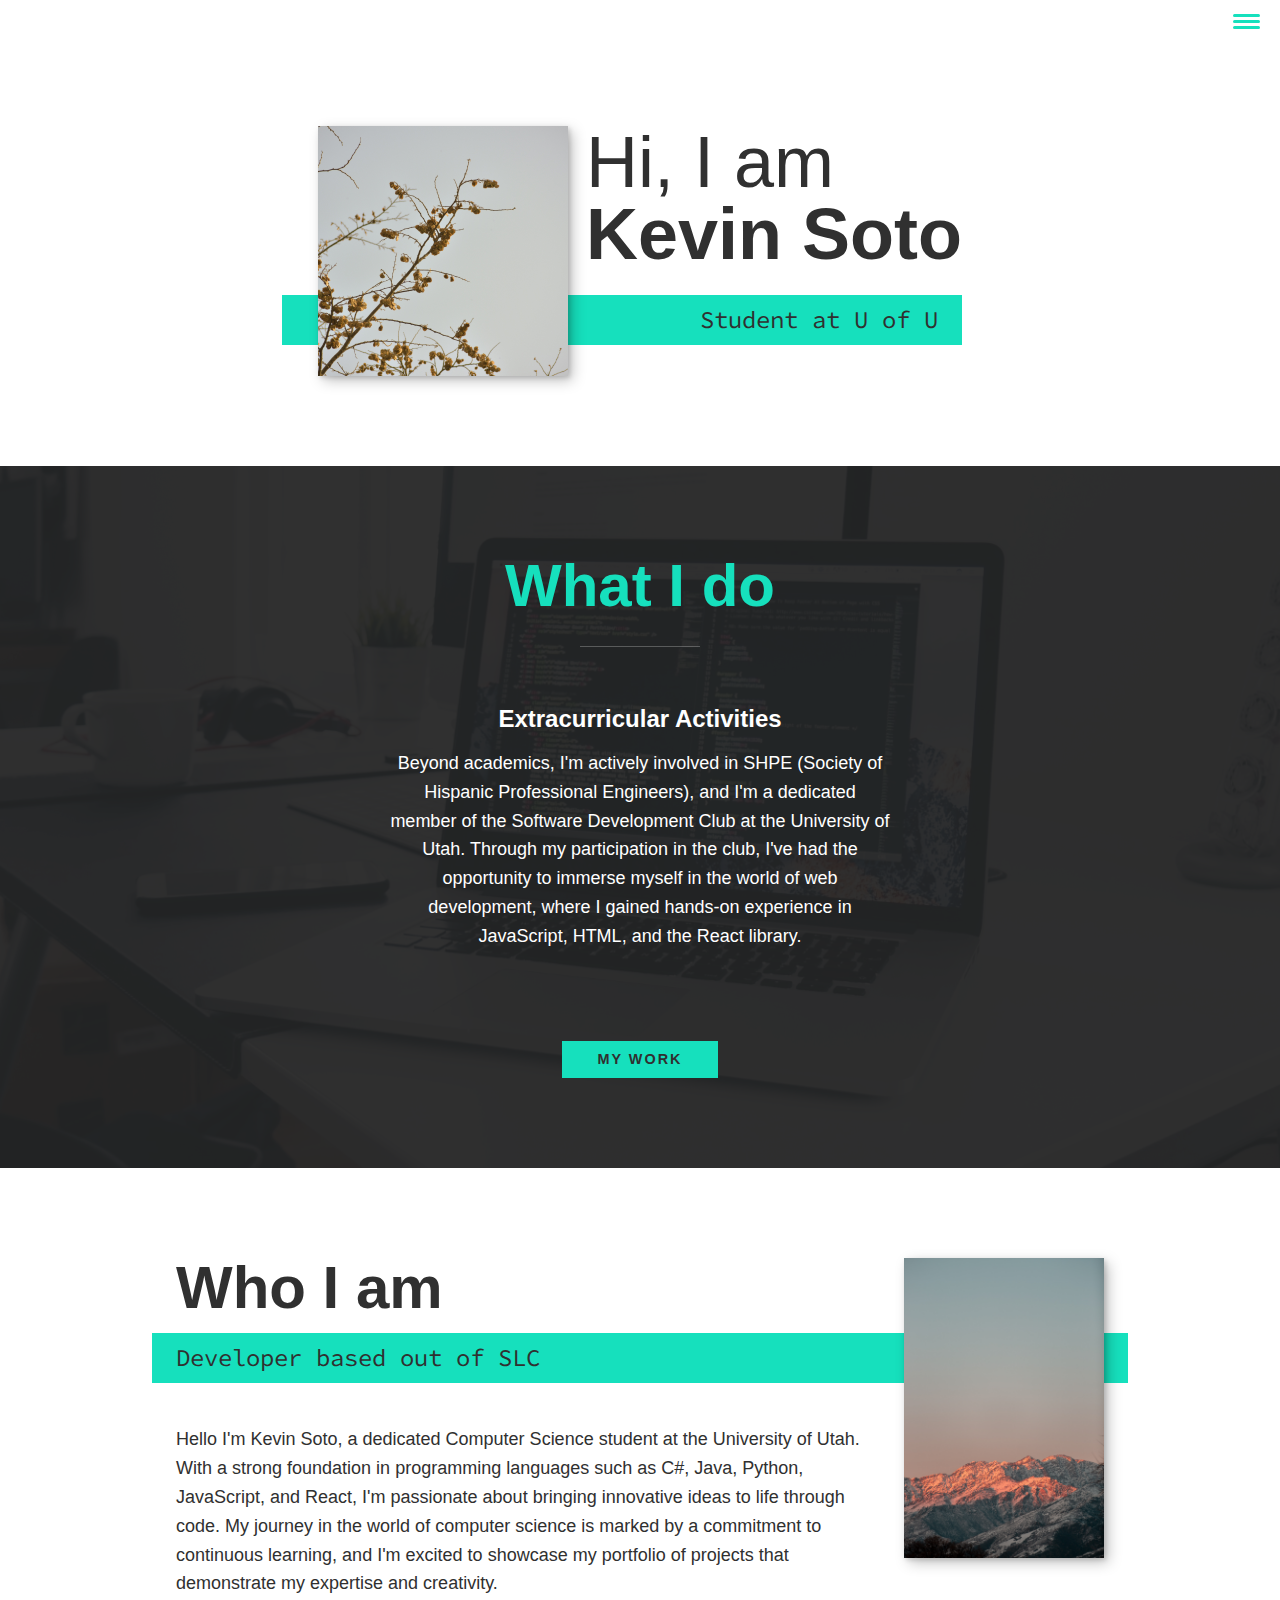
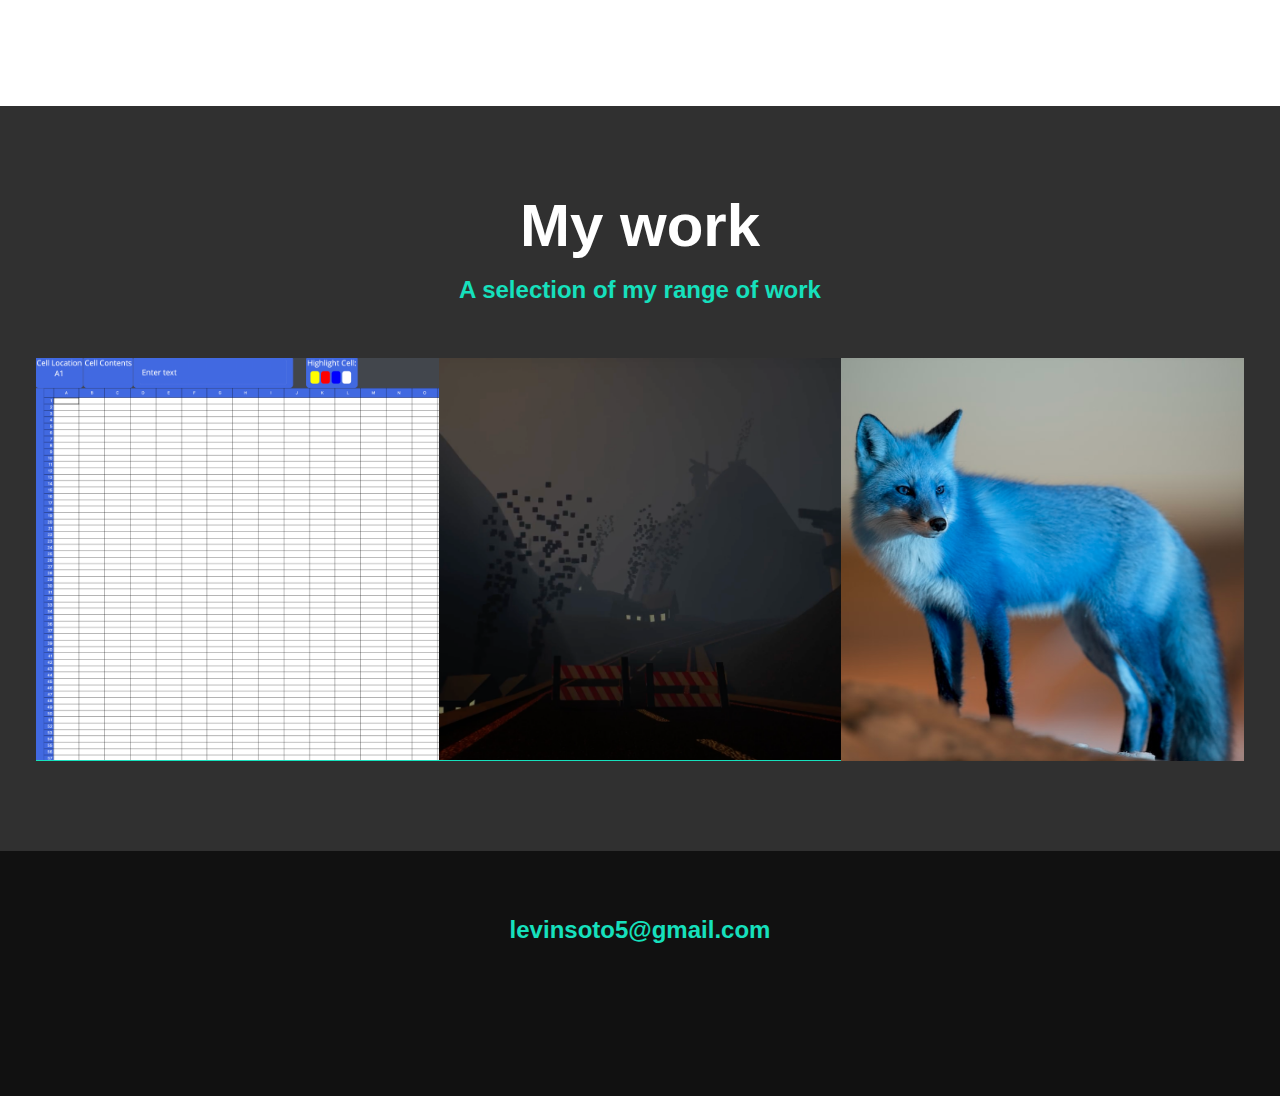
==== commit 7a4c0326: "Added temporary images to front page" ====
--- a/index.html
+++ b/index.html
@@ -44,27 +44,27 @@
                 Hi, I am <strong>Kevin Soto</strong> 
             </h1>
             <p class="section__subtitle section__subtitle--intro">Student at U of U</p>
-            <img src="websitePhotos/devjane.png" alt="a picture of Kevin Soto smiling" class="intro__img">
+            <img src="websitePhotos/Temp1.jpg" alt="A close up picture of tree branches" class="intro__img">
         </section>
 
         <!-- My Services -->
         <section class="my-services" id="services">
             <h2 class="section__title section__title--services">What I do</h2>
             <div class="services">
-                <div class="service">
+                <!-- <div class="service">
                     <h3>Design + Development</h3>
                     <p>Lorem ipsum dolor sit amet consectetur adipisicing elit. Iusto dolore, dolor aspernatur 
                         fuga laborum libero ut accusantium repellat fugiat doloremque possimus, odit
                          sunt animi quae reprehenderit! Praesentium sit fuga assumenda.</p>
-                </div> <!-- / service -->
+                </div>  -->
 
 
-                <div class="service">
+                <!-- <div class="service">
                     <h3>E-Commerce</h3>
                     <p>Lorem ipsum dolor sit amet consectetur adipisicing elit. 
                         Alias similique ratione dicta, dolorem distinctio est! Excepturi qui nostrum
                         illum recusandae, odio sapiente amet a nobis praesentium quae dolorum labore officiis?</p>
-                </div> <!-- / service -->
+                </div>  -->
 
 
                 <div class="service">
@@ -92,7 +92,7 @@
                 learning, and I'm excited to showcase my portfolio of projects that demonstrate
                 my expertise and creativity.</p>
             </div>
-            <img src="websitePhotos/devjane02.png" alt="Kevin leaning against the wall" class="about-me__img">
+            <img src="websitePhotos/Temp2.jpg" alt="A picture of mountains from a distance" class="about-me__img">
         </section>
 
         <!-- My Work -->
